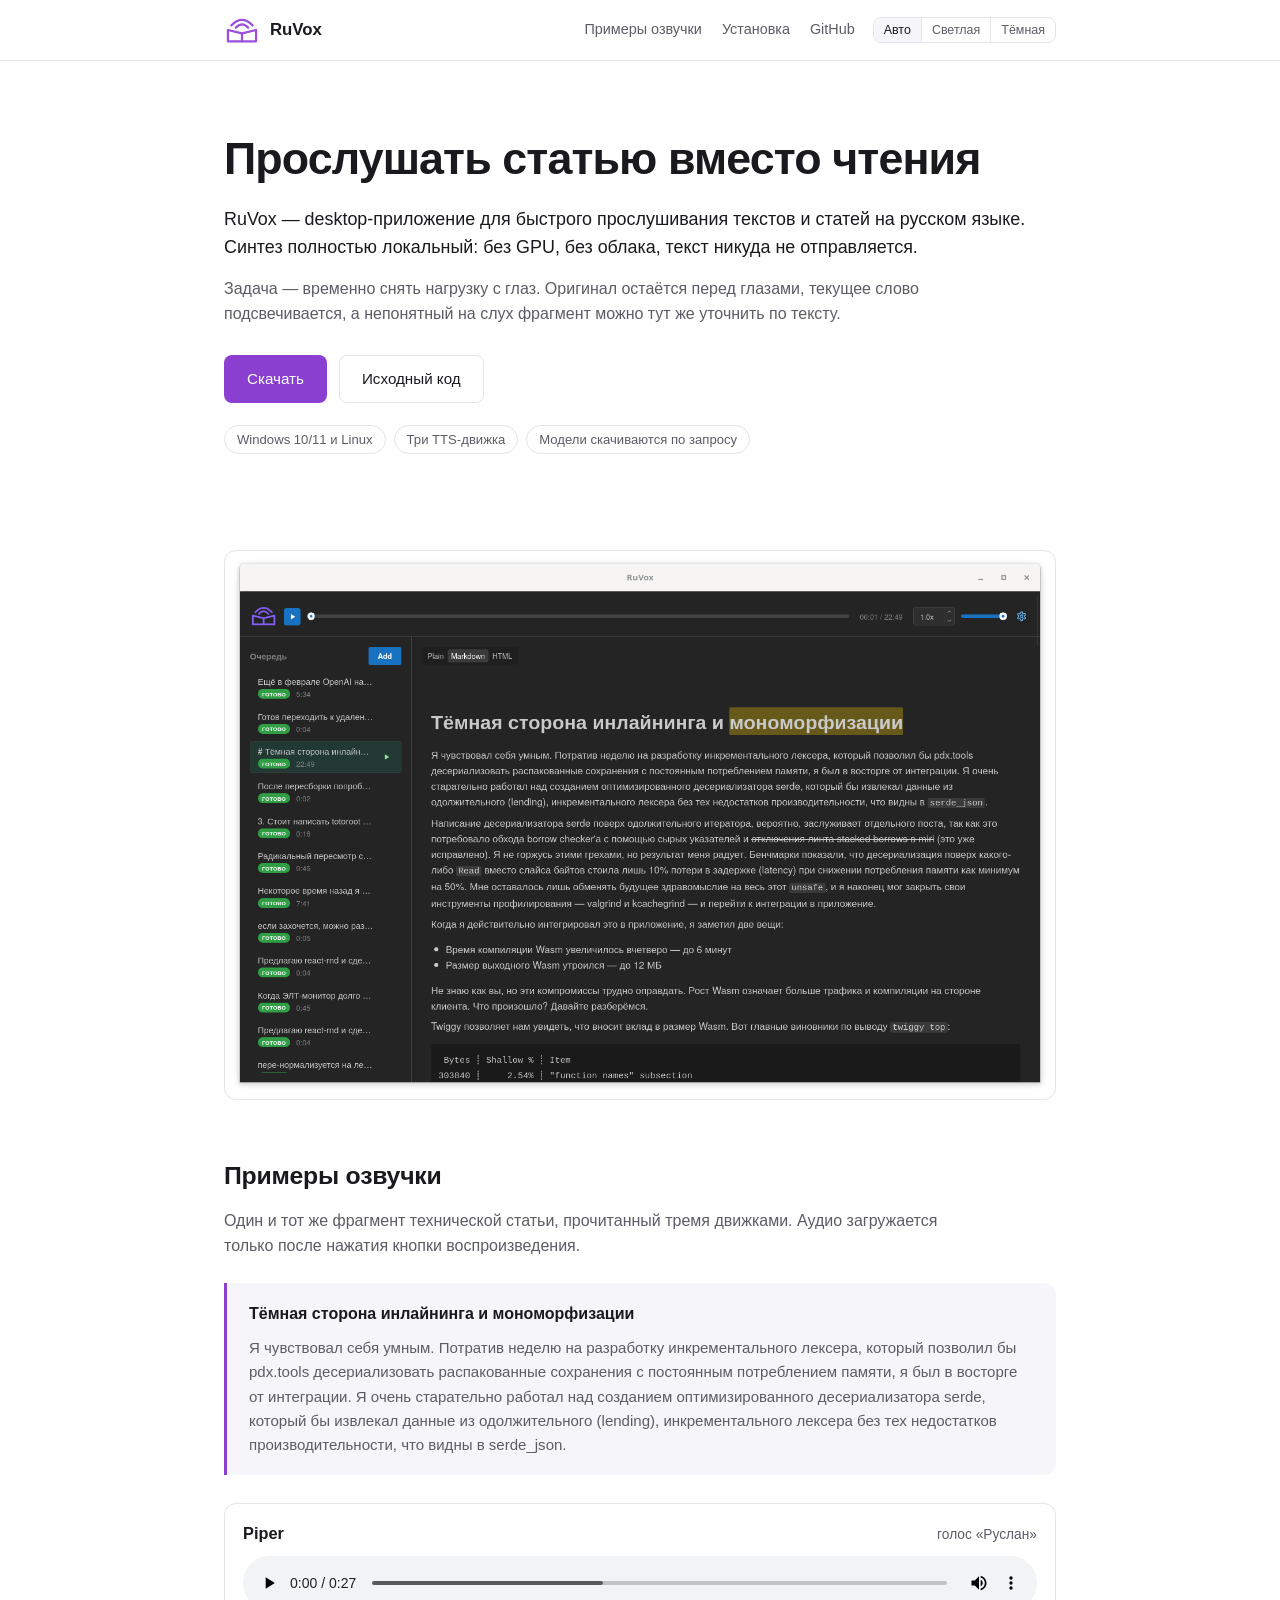
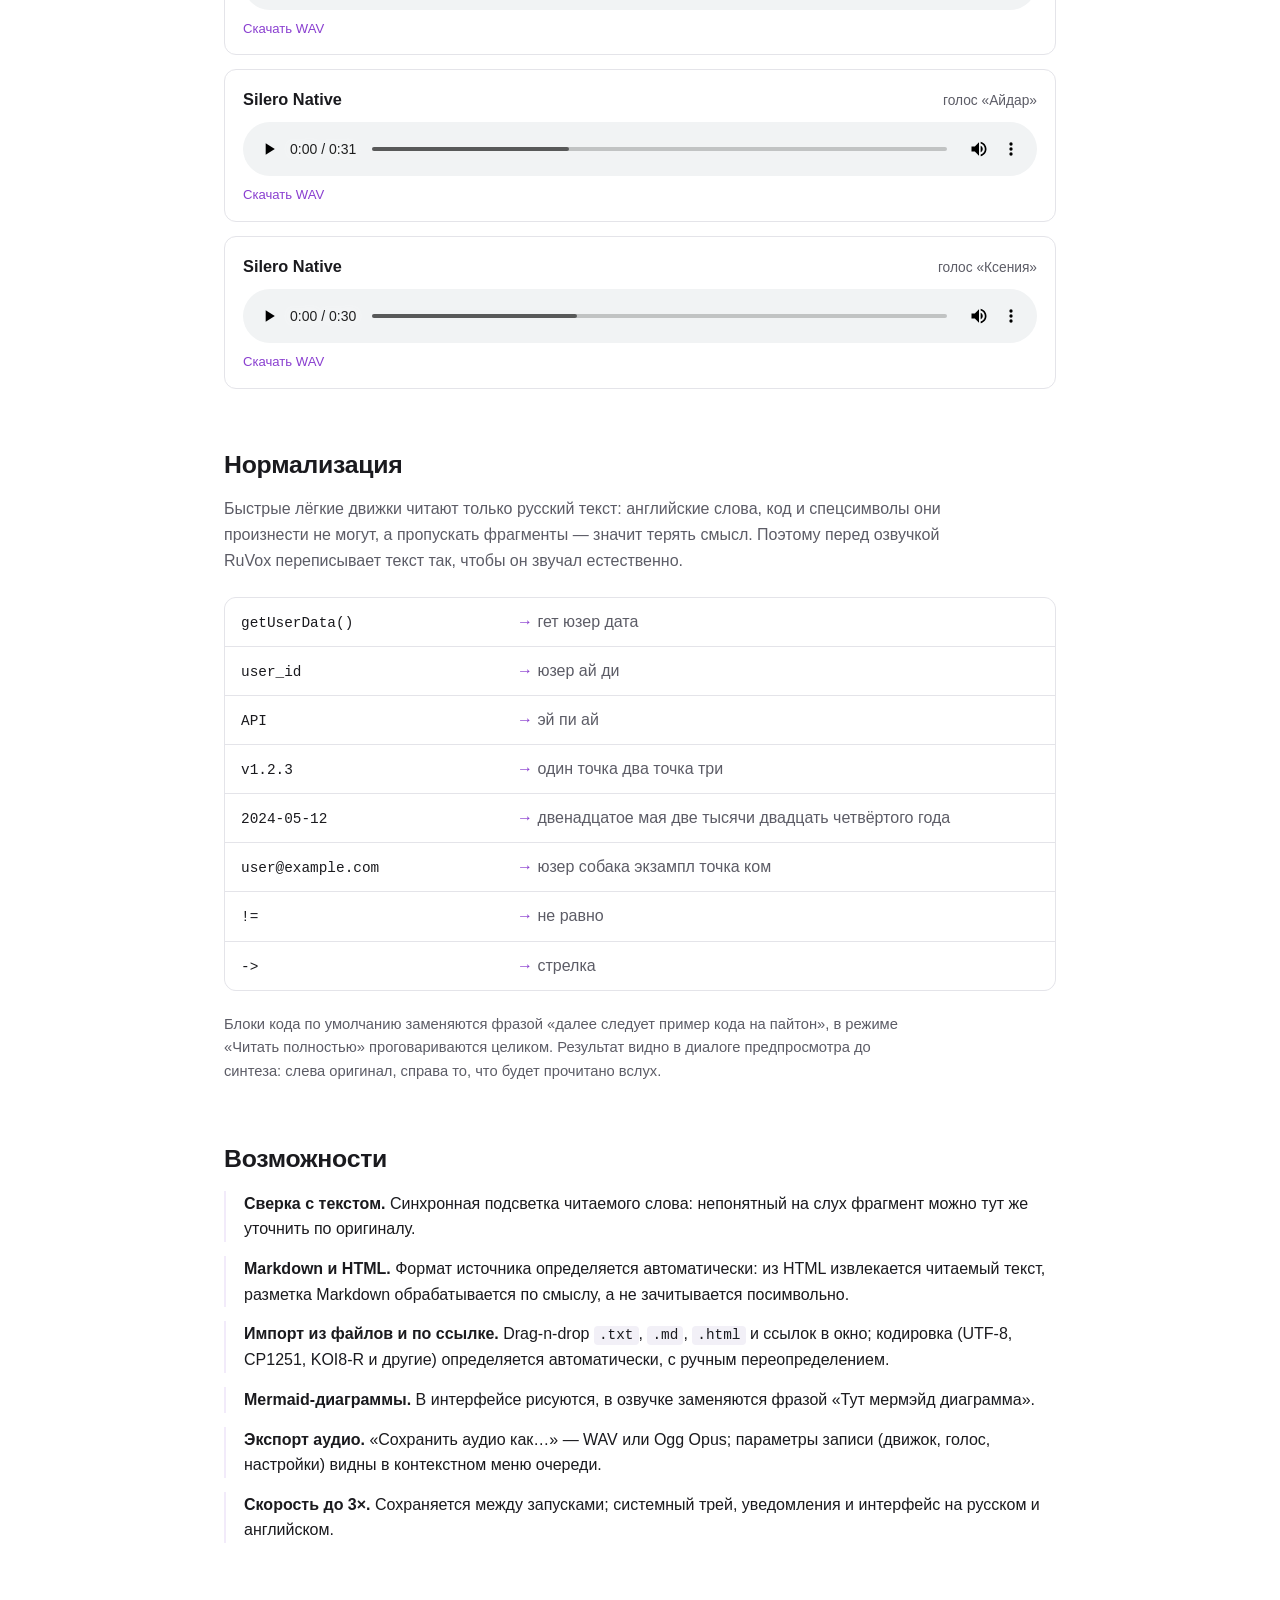
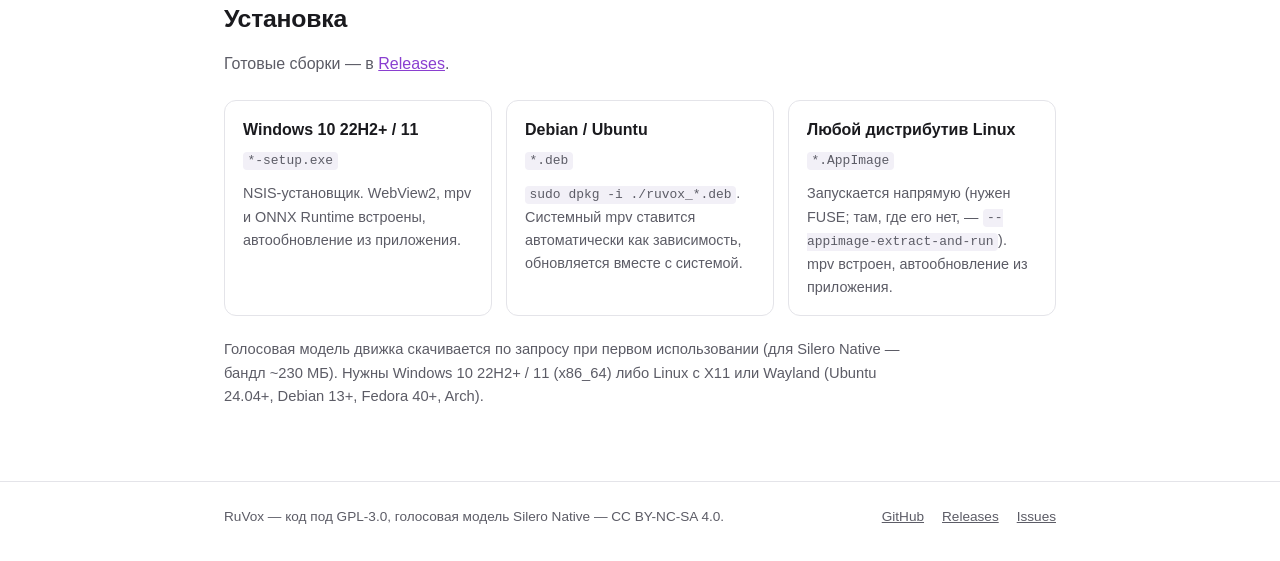
==== RuVox/index.html @ 8210db08 "Add GitHub Pages site with the RuVox landing page Static site served at https://xilec.github.io/RuVo" ====
<!DOCTYPE html>
<html lang="ru" data-theme="system">
  <head>
    <meta charset="utf-8" />
    <meta name="viewport" content="width=device-width, initial-scale=1" />
    <title>RuVox — быстрая озвучка русских текстов, локально</title>
    <meta
      name="description"
      content="RuVox — desktop-приложение для быстрого прослушивания текстов и статей на русском языке. Локально, без GPU и облака: три TTS-движка и нормализация английских терминов, кода, чисел и ссылок."
    />
    <link rel="icon" href="assets/logo.svg" type="image/svg+xml" />
    <script>
      // Runs before first paint so a stored theme choice does not flash.
      try {
        var storedTheme = localStorage.getItem("ruvox-theme");
        if (storedTheme === "light" || storedTheme === "dark") {
          document.documentElement.dataset.theme = storedTheme;
        }
      } catch (error) {
        /* localStorage unavailable (private mode, file://) — keep the default. */
      }
    </script>
    <link rel="stylesheet" href="style.css" />

    <meta property="og:type" content="website" />
    <meta property="og:url" content="https://xilec.github.io/RuVox/" />
    <meta property="og:title" content="RuVox — быстрая озвучка русских текстов, локально" />
    <meta
      property="og:description"
      content="Прослушать статью вместо чтения: локальный синтез речи для русского языка, нормализация английских терминов и кода, подсветка читаемого слова."
    />
    <meta property="og:image" content="https://xilec.github.io/RuVox/assets/screenshot.png" />
  </head>
  <body>
    <header class="site-header">
      <div class="wrap header-inner">
        <a class="brand" href="./">
          <img src="assets/logo.svg" width="36" height="36" alt="" />
          <span>RuVox</span>
        </a>
        <div class="header-tools">
          <nav class="header-nav">
            <a href="#samples">Примеры озвучки</a>
            <a href="#install">Установка</a>
            <a href="https://github.com/xilec/RuVox">GitHub</a>
          </nav>
          <div class="theme-switch" role="group" aria-label="Оформление">
            <button type="button" data-theme-value="system" aria-pressed="true">Авто</button>
            <button type="button" data-theme-value="light" aria-pressed="false">Светлая</button>
            <button type="button" data-theme-value="dark" aria-pressed="false">Тёмная</button>
          </div>
        </div>
      </div>
    </header>

    <main>
      <section class="hero wrap">
        <h1>Прослушать статью вместо чтения</h1>
        <p class="lead">
          RuVox — desktop-приложение для быстрого прослушивания текстов и статей на русском
          языке. Синтез полностью локальный: без GPU, без облака, текст никуда не отправляется.
        </p>
        <p class="lead-sub">
          Задача — временно снять нагрузку с глаз. Оригинал остаётся перед глазами, текущее слово
          подсвечивается, а непонятный на слух фрагмент можно тут же уточнить по тексту.
        </p>
        <div class="actions">
          <a
            class="btn btn-primary"
            href="https://github.com/xilec/RuVox/releases/latest"
            >Скачать</a
          >
          <a class="btn btn-ghost" href="https://github.com/xilec/RuVox">Исходный код</a>
        </div>
        <ul class="badges">
          <li>Windows 10/11 и Linux</li>
          <li>Три TTS-движка</li>
          <li>Модели скачиваются по запросу</li>
        </ul>
      </section>

      <section class="wrap section">
        <img
          class="shot"
          src="assets/screenshot.png"
          width="1440"
          height="950"
          alt="Окно RuVox: очередь записей слева, текст статьи с подсвеченным словом и панель воспроизведения сверху"
        />
      </section>

      <section class="wrap section" id="samples">
        <h2>Примеры озвучки</h2>
        <p class="section-lead">
          Один и тот же фрагмент технической статьи, прочитанный тремя движками. Аудио
          загружается только после нажатия кнопки воспроизведения.
        </p>

        <blockquote class="source-text">
          <h3>Тёмная сторона инлайнинга и мономорфизации</h3>
          <p>
            Я чувствовал себя умным. Потратив неделю на разработку инкрементального лексера,
            который позволил бы pdx.tools десериализовать распакованные сохранения с постоянным
            потреблением памяти, я был в восторге от интеграции. Я очень старательно работал над
            созданием оптимизированного десериализатора serde, который бы извлекал данные из
            одолжительного (lending), инкрементального лексера без тех недостатков
            производительности, что видны в serde_json.
          </p>
        </blockquote>

        <div class="samples">
          <article class="sample">
            <div class="sample-head">
              <h3>Piper</h3>
              <span class="voice">голос «Руслан»</span>
            </div>
            <audio controls preload="metadata" src="assets/samples/piper-ruslan.wav"></audio>
            <a class="sample-dl" href="assets/samples/piper-ruslan.wav" download
              >Скачать WAV</a
            >
          </article>

          <article class="sample">
            <div class="sample-head">
              <h3>Silero Native</h3>
              <span class="voice">голос «Айдар»</span>
            </div>
            <audio controls preload="metadata" src="assets/samples/silero-native-aidar.wav"></audio>
            <a class="sample-dl" href="assets/samples/silero-native-aidar.wav" download
              >Скачать WAV</a
            >
          </article>

          <article class="sample">
            <div class="sample-head">
              <h3>Silero Native</h3>
              <span class="voice">голос «Ксения»</span>
            </div>
            <audio
              controls
              preload="metadata"
              src="assets/samples/silero-native-kseniya.wav"
            ></audio>
            <a class="sample-dl" href="assets/samples/silero-native-kseniya.wav" download
              >Скачать WAV</a
            >
          </article>
        </div>
      </section>

      <section class="wrap section" id="normalization">
        <h2>Нормализация</h2>
        <p class="section-lead">
          Быстрые лёгкие движки читают только русский текст: английские слова, код и спецсимволы
          они произнести не могут, а пропускать фрагменты — значит терять смысл. Поэтому перед
          озвучкой RuVox переписывает текст так, чтобы он звучал естественно.
        </p>
        <div class="norm">
          <div class="norm-row">
            <code>getUserData()</code>
            <span>гет юзер дата</span>
          </div>
          <div class="norm-row">
            <code>user_id</code>
            <span>юзер ай ди</span>
          </div>
          <div class="norm-row">
            <code>API</code>
            <span>эй пи ай</span>
          </div>
          <div class="norm-row">
            <code>v1.2.3</code>
            <span>один точка два точка три</span>
          </div>
          <div class="norm-row">
            <code>2024-05-12</code>
            <span>двенадцатое мая две тысячи двадцать четвёртого года</span>
          </div>
          <div class="norm-row">
            <code>user@example.com</code>
            <span>юзер собака экзампл точка ком</span>
          </div>
          <div class="norm-row">
            <code>!=</code>
            <span>не равно</span>
          </div>
          <div class="norm-row">
            <code>-&gt;</code>
            <span>стрелка</span>
          </div>
        </div>
        <p class="section-note">
          Блоки кода по умолчанию заменяются фразой «далее следует пример кода на пайтон», в режиме
          «Читать полностью» проговариваются целиком. Результат видно в диалоге предпросмотра до
          синтеза: слева оригинал, справа то, что будет прочитано вслух.
        </p>
      </section>

      <section class="wrap section" id="features">
        <h2>Возможности</h2>
        <ul class="features">
          <li>
            <strong>Сверка с текстом.</strong> Синхронная подсветка читаемого слова: непонятный на
            слух фрагмент можно тут же уточнить по оригиналу.
          </li>
          <li>
            <strong>Markdown и HTML.</strong> Формат источника определяется автоматически: из HTML
            извлекается читаемый текст, разметка Markdown обрабатывается по смыслу, а не зачитывается
            посимвольно.
          </li>
          <li>
            <strong>Импорт из файлов и по ссылке.</strong> Drag-n-drop <code>.txt</code>,
            <code>.md</code>, <code>.html</code> и ссылок в окно; кодировка (UTF-8, CP1251, KOI8-R и
            другие) определяется автоматически, с ручным переопределением.
          </li>
          <li>
            <strong>Mermaid-диаграммы.</strong> В интерфейсе рисуются, в озвучке заменяются фразой
            «Тут мермэйд диаграмма».
          </li>
          <li>
            <strong>Экспорт аудио.</strong> «Сохранить аудио как…» — WAV или Ogg Opus; параметры
            записи (движок, голос, настройки) видны в контекстном меню очереди.
          </li>
          <li>
            <strong>Скорость до 3×.</strong> Сохраняется между запусками; системный трей,
            уведомления и интерфейс на русском и английском.
          </li>
        </ul>
      </section>

      <section class="wrap section" id="install">
        <h2>Установка</h2>
        <p class="section-lead">
          Готовые сборки — в
          <a href="https://github.com/xilec/RuVox/releases">Releases</a>.
        </p>
        <div class="install">
          <article class="card">
            <h3>Windows 10 22H2+ / 11</h3>
            <p class="file"><code>*-setup.exe</code></p>
            <p>
              NSIS-установщик. WebView2, mpv и ONNX Runtime встроены, автообновление из приложения.
            </p>
          </article>
          <article class="card">
            <h3>Debian / Ubuntu</h3>
            <p class="file"><code>*.deb</code></p>
            <p>
              <code>sudo dpkg -i ./ruvox_*.deb</code>. Системный mpv ставится автоматически как
              зависимость, обновляется вместе с системой.
            </p>
          </article>
          <article class="card">
            <h3>Любой дистрибутив Linux</h3>
            <p class="file"><code>*.AppImage</code></p>
            <p>
              Запускается напрямую (нужен FUSE; там, где его нет, —
              <code>--appimage-extract-and-run</code>). mpv встроен, автообновление из приложения.
            </p>
          </article>
        </div>
        <p class="section-note">
          Голосовая модель движка скачивается по запросу при первом использовании (для Silero Native
          — бандл ~230 МБ). Нужны Windows 10 22H2+ / 11 (x86_64) либо Linux с X11 или Wayland
          (Ubuntu 24.04+, Debian 13+, Fedora 40+, Arch).
        </p>
      </section>
    </main>

    <footer class="site-footer">
      <div class="wrap footer-inner">
        <span>RuVox — код под GPL-3.0, голосовая модель Silero Native — CC BY-NC-SA 4.0.</span>
        <nav>
          <a href="https://github.com/xilec/RuVox">GitHub</a>
          <a href="https://github.com/xilec/RuVox/releases">Releases</a>
          <a href="https://github.com/xilec/RuVox/issues">Issues</a>
        </nav>
      </div>
    </footer>

    <script>
      (function () {
        var STORAGE_KEY = "ruvox-theme";
        var root = document.documentElement;
        var buttons = document.querySelectorAll(".theme-switch button");

        function storedTheme() {
          try {
            var value = localStorage.getItem(STORAGE_KEY);
            return value === "light" || value === "dark" ? value : "system";
          } catch (error) {
            return "system";
          }
        }

        function applyTheme(value) {
          root.dataset.theme = value;
          buttons.forEach(function (button) {
            button.setAttribute("aria-pressed", String(button.dataset.themeValue === value));
          });
          try {
            if (value === "system") {
              localStorage.removeItem(STORAGE_KEY);
            } else {
              localStorage.setItem(STORAGE_KEY, value);
            }
          } catch (error) {
            /* Choice simply will not persist. */
          }
        }

        buttons.forEach(function (button) {
          button.addEventListener("click", function () {
            applyTheme(button.dataset.themeValue);
          });
        });

        applyTheme(storedTheme());
      })();
    </script>
  </body>
</html>
---- RuVox/style.css ----
/* RuVox landing page — no dependencies, no build step. */

/* Theme switching: `data-theme` on <html> is one of `system`, `light`, `dark`.
   The dark palette is deliberately listed twice — once for the system
   preference and once for the explicit choice — so that the page still
   follows the OS theme when JavaScript is unavailable. */

:root,
:root[data-theme="light"] {
  color-scheme: light;
  --bg: #ffffff;
  --bg-soft: #f6f5f9;
  --fg: #1a1a1e;
  --muted: #5c5c66;
  --border: #e4e4e9;
  --accent: #8a3fd0;
  --accent-fg: #ffffff;
  --accent-soft: #f2ebfa;
  --code-bg: #f2f0f7;
  --radius: 12px;
}

:root[data-theme="dark"] {
  color-scheme: dark;
  --bg: #141418;
  --bg-soft: #1d1d23;
  --fg: #e9e9ef;
  --muted: #a1a1ae;
  --border: #2b2b33;
  --accent: #b98ae4;
  --accent-fg: #141418;
  --accent-soft: #241b30;
  --code-bg: #23232b;
}

@media (prefers-color-scheme: dark) {
  :root[data-theme="system"] {
    color-scheme: dark;
    --bg: #141418;
    --bg-soft: #1d1d23;
    --fg: #e9e9ef;
    --muted: #a1a1ae;
    --border: #2b2b33;
    --accent: #b98ae4;
    --accent-fg: #141418;
    --accent-soft: #241b30;
    --code-bg: #23232b;
  }
}

* {
  box-sizing: border-box;
}

html {
  scroll-behavior: smooth;
}

body {
  margin: 0;
  background: var(--bg);
  color: var(--fg);
  font: 16px/1.6 -apple-system, BlinkMacSystemFont, "Segoe UI", Roboto, "Helvetica Neue",
    Arial, sans-serif;
  -webkit-font-smoothing: antialiased;
}

.wrap {
  max-width: 880px;
  margin: 0 auto;
  padding: 0 24px;
}

a {
  color: var(--accent);
}

code {
  font-family: ui-monospace, SFMono-Regular, "SF Mono", Menlo, Consolas, monospace;
  font-size: 0.9em;
  background: var(--code-bg);
  border-radius: 4px;
  padding: 0.1em 0.35em;
  /* Without this, fonts with ligatures turn `!=` into `≠` and `->` into `→`,
     which misrepresents the literal source fragments in the norm table. */
  font-variant-ligatures: none;
}

/* Header */

.site-header {
  position: sticky;
  top: 0;
  z-index: 10;
  background: color-mix(in srgb, var(--bg) 88%, transparent);
  backdrop-filter: blur(8px);
  border-bottom: 1px solid var(--border);
}

.header-inner {
  display: flex;
  align-items: center;
  justify-content: space-between;
  gap: 16px;
  height: 60px;
}

.brand {
  display: inline-flex;
  align-items: center;
  gap: 10px;
  color: var(--fg);
  font-weight: 600;
  font-size: 1.05rem;
  text-decoration: none;
}

.header-nav {
  display: flex;
  gap: 20px;
  font-size: 0.9rem;
}

.header-nav a {
  color: var(--muted);
  text-decoration: none;
}

.header-nav a:hover {
  color: var(--fg);
}

.header-tools {
  display: flex;
  align-items: center;
  gap: 18px;
}

.theme-switch {
  display: inline-flex;
  border: 1px solid var(--border);
  border-radius: 8px;
  overflow: hidden;
}

.theme-switch button {
  appearance: none;
  border: 0;
  background: transparent;
  color: var(--muted);
  font: inherit;
  font-size: 0.78rem;
  line-height: 1;
  padding: 6px 10px;
  cursor: pointer;
}

.theme-switch button + button {
  border-left: 1px solid var(--border);
}

.theme-switch button:hover {
  color: var(--fg);
}

.theme-switch button[aria-pressed="true"] {
  background: var(--bg-soft);
  color: var(--fg);
}

/* Hero */

.hero {
  padding-top: 72px;
  padding-bottom: 40px;
}

.hero h1 {
  margin: 0 0 20px;
  font-size: clamp(1.9rem, 5vw, 2.8rem);
  line-height: 1.15;
  letter-spacing: -0.02em;
}

.lead {
  margin: 0 0 14px;
  font-size: 1.12rem;
  max-width: 46em;
}

.lead-sub {
  margin: 0 0 28px;
  color: var(--muted);
  max-width: 46em;
}

.actions {
  display: flex;
  flex-wrap: wrap;
  gap: 12px;
  margin-bottom: 22px;
}

.btn {
  display: inline-block;
  padding: 11px 22px;
  border-radius: 8px;
  border: 1px solid transparent;
  font-size: 0.95rem;
  font-weight: 500;
  text-decoration: none;
}

.btn-primary {
  background: var(--accent);
  color: var(--accent-fg);
}

.btn-primary:hover {
  filter: brightness(1.08);
}

.btn-ghost {
  border-color: var(--border);
  color: var(--fg);
}

.btn-ghost:hover {
  background: var(--bg-soft);
}

.badges {
  display: flex;
  flex-wrap: wrap;
  gap: 8px;
  margin: 0;
  padding: 0;
  list-style: none;
  font-size: 0.82rem;
  color: var(--muted);
}

.badges li {
  border: 1px solid var(--border);
  border-radius: 999px;
  padding: 3px 12px;
}

/* Sections */

.section {
  padding-top: 56px;
}

.section h2 {
  margin: 0 0 12px;
  font-size: 1.55rem;
  letter-spacing: -0.01em;
}

.section-lead {
  margin: 0 0 24px;
  color: var(--muted);
  max-width: 46em;
}

.section-note {
  margin: 22px 0 0;
  color: var(--muted);
  font-size: 0.92rem;
  max-width: 46em;
}

.shot {
  display: block;
  width: 100%;
  height: auto;
  border: 1px solid var(--border);
  border-radius: var(--radius);
}

/* Samples */

.source-text {
  margin: 0 0 28px;
  padding: 18px 22px;
  background: var(--bg-soft);
  border-left: 3px solid var(--accent);
  border-radius: 0 var(--radius) var(--radius) 0;
}

.source-text h3 {
  margin: 0 0 10px;
  font-size: 1rem;
  color: var(--fg);
}

.source-text p {
  margin: 0;
  color: var(--muted);
  font-size: 0.94rem;
}

.samples {
  display: grid;
  gap: 14px;
}

.sample {
  border: 1px solid var(--border);
  border-radius: var(--radius);
  padding: 16px 18px 14px;
}

.sample-head {
  display: flex;
  align-items: baseline;
  justify-content: space-between;
  gap: 12px;
  margin-bottom: 10px;
}

.sample-head h3 {
  margin: 0;
  font-size: 1.02rem;
}

.voice {
  color: var(--muted);
  font-size: 0.86rem;
}

.sample audio {
  display: block;
  width: 100%;
}

.sample-dl {
  display: inline-block;
  margin-top: 8px;
  font-size: 0.82rem;
  color: var(--accent);
  text-decoration: none;
}

.sample-dl:hover {
  text-decoration: underline;
}

/* Normalization */

.norm {
  display: grid;
  gap: 1px;
  background: var(--border);
  border: 1px solid var(--border);
  border-radius: var(--radius);
  overflow: hidden;
}

.norm-row {
  display: grid;
  grid-template-columns: minmax(140px, 260px) 1fr;
  gap: 16px;
  align-items: baseline;
  padding: 11px 16px;
  background: var(--bg);
}

.norm-row code {
  background: none;
  padding: 0;
  color: var(--fg);
  overflow-wrap: anywhere;
}

.norm-row span {
  color: var(--muted);
}

.norm-row span::before {
  content: "→ ";
  color: var(--accent);
}

/* Features */

.features {
  margin: 0;
  padding: 0;
  list-style: none;
  display: grid;
  gap: 14px;
}

.features li {
  padding-left: 18px;
  border-left: 2px solid var(--accent-soft);
}

/* Install */

.install {
  display: grid;
  grid-template-columns: repeat(auto-fit, minmax(220px, 1fr));
  gap: 14px;
}

.card {
  border: 1px solid var(--border);
  border-radius: var(--radius);
  padding: 16px 18px;
}

.card h3 {
  margin: 0 0 6px;
  font-size: 1rem;
}

.card .file {
  margin: 0 0 10px;
}

.card p {
  margin: 0 0 8px;
  color: var(--muted);
  font-size: 0.9rem;
}

.card p:last-child {
  margin-bottom: 0;
}

/* Footer */

.site-footer {
  margin-top: 72px;
  border-top: 1px solid var(--border);
  padding: 24px 0 40px;
  font-size: 0.85rem;
  color: var(--muted);
}

.footer-inner {
  display: flex;
  flex-wrap: wrap;
  gap: 12px 24px;
  justify-content: space-between;
  align-items: center;
}

.footer-inner nav {
  display: flex;
  gap: 18px;
}

.footer-inner a {
  color: var(--muted);
}

/* Narrow screens */

@media (max-width: 640px) {
  .hero {
    padding-top: 44px;
  }

  .site-header .header-inner {
    height: auto;
    padding-top: 10px;
    padding-bottom: 10px;
  }

  .header-nav {
    display: none;
  }

  .theme-switch button {
    padding: 5px 7px;
    font-size: 0.74rem;
  }

  .norm-row {
    grid-template-columns: 1fr;
    gap: 4px;
  }

  .sample-head {
    flex-direction: column;
    gap: 2px;
  }
}
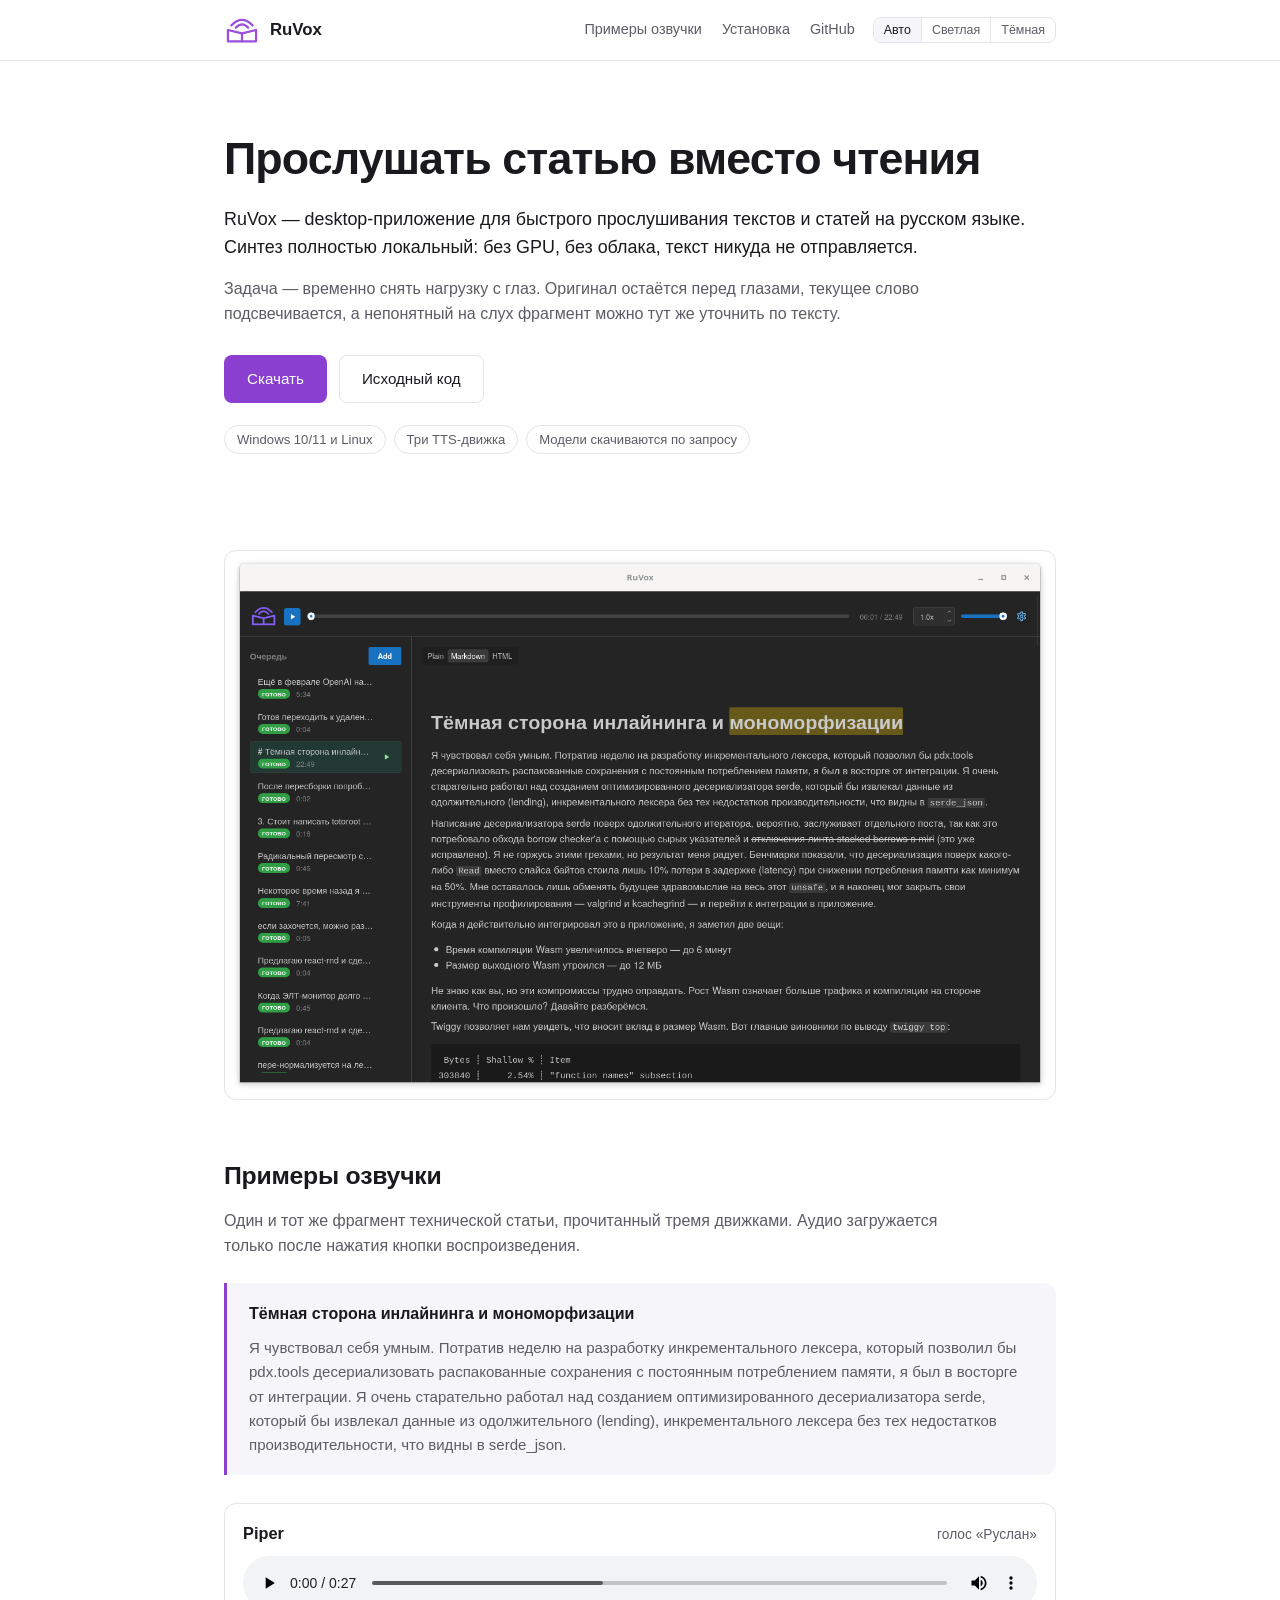
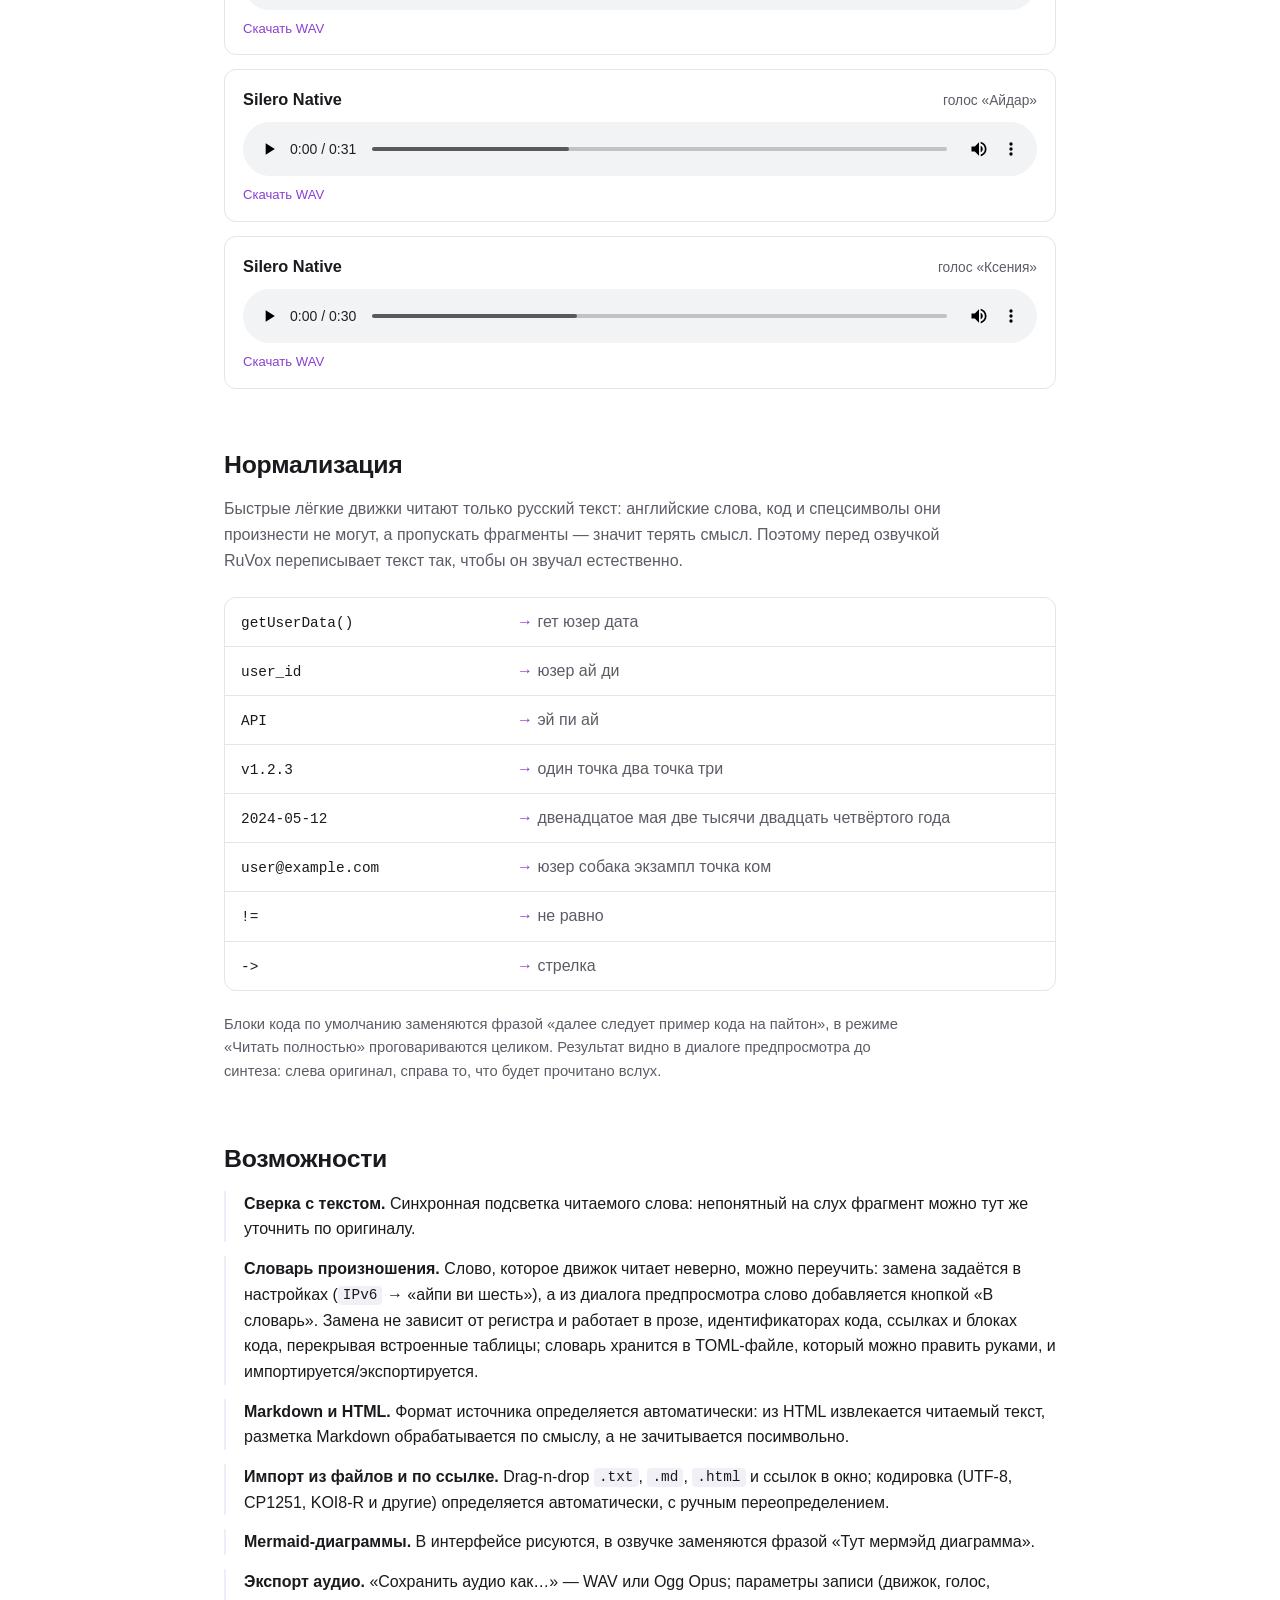
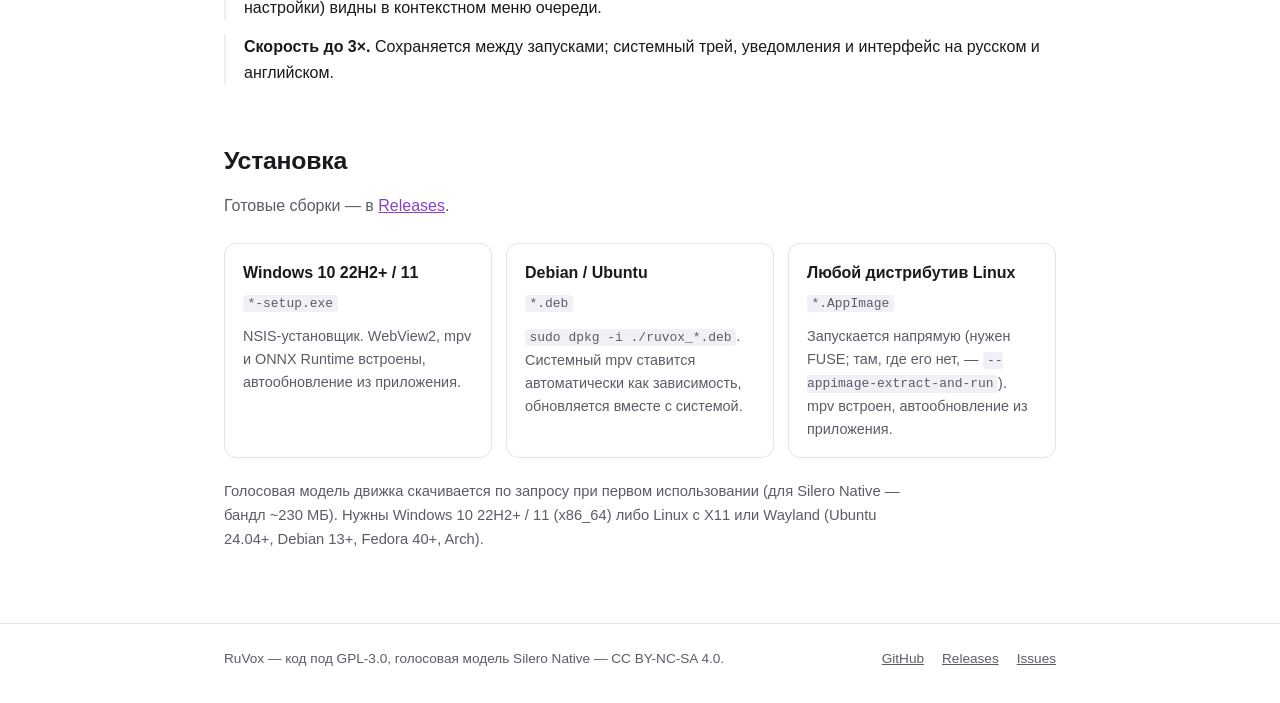
==== commit 54434348: "Mention the pronunciation dictionary in the features list" ====
--- a/RuVox/index.html
+++ b/RuVox/index.html
@@ -204,6 +204,14 @@
             слух фрагмент можно тут же уточнить по оригиналу.
           </li>
           <li>
+            <strong>Словарь произношения.</strong> Слово, которое движок читает неверно, можно
+            переучить: замена задаётся в настройках (<code>IPv6</code> → «айпи ви шесть»), а из
+            диалога предпросмотра слово добавляется кнопкой «В словарь». Замена не зависит от
+            регистра и работает в прозе, идентификаторах кода, ссылках и блоках кода, перекрывая
+            встроенные таблицы; словарь хранится в TOML-файле, который можно править руками, и
+            импортируется/экспортируется.
+          </li>
+          <li>
             <strong>Markdown и HTML.</strong> Формат источника определяется автоматически: из HTML
             извлекается читаемый текст, разметка Markdown обрабатывается по смыслу, а не зачитывается
             посимвольно.
